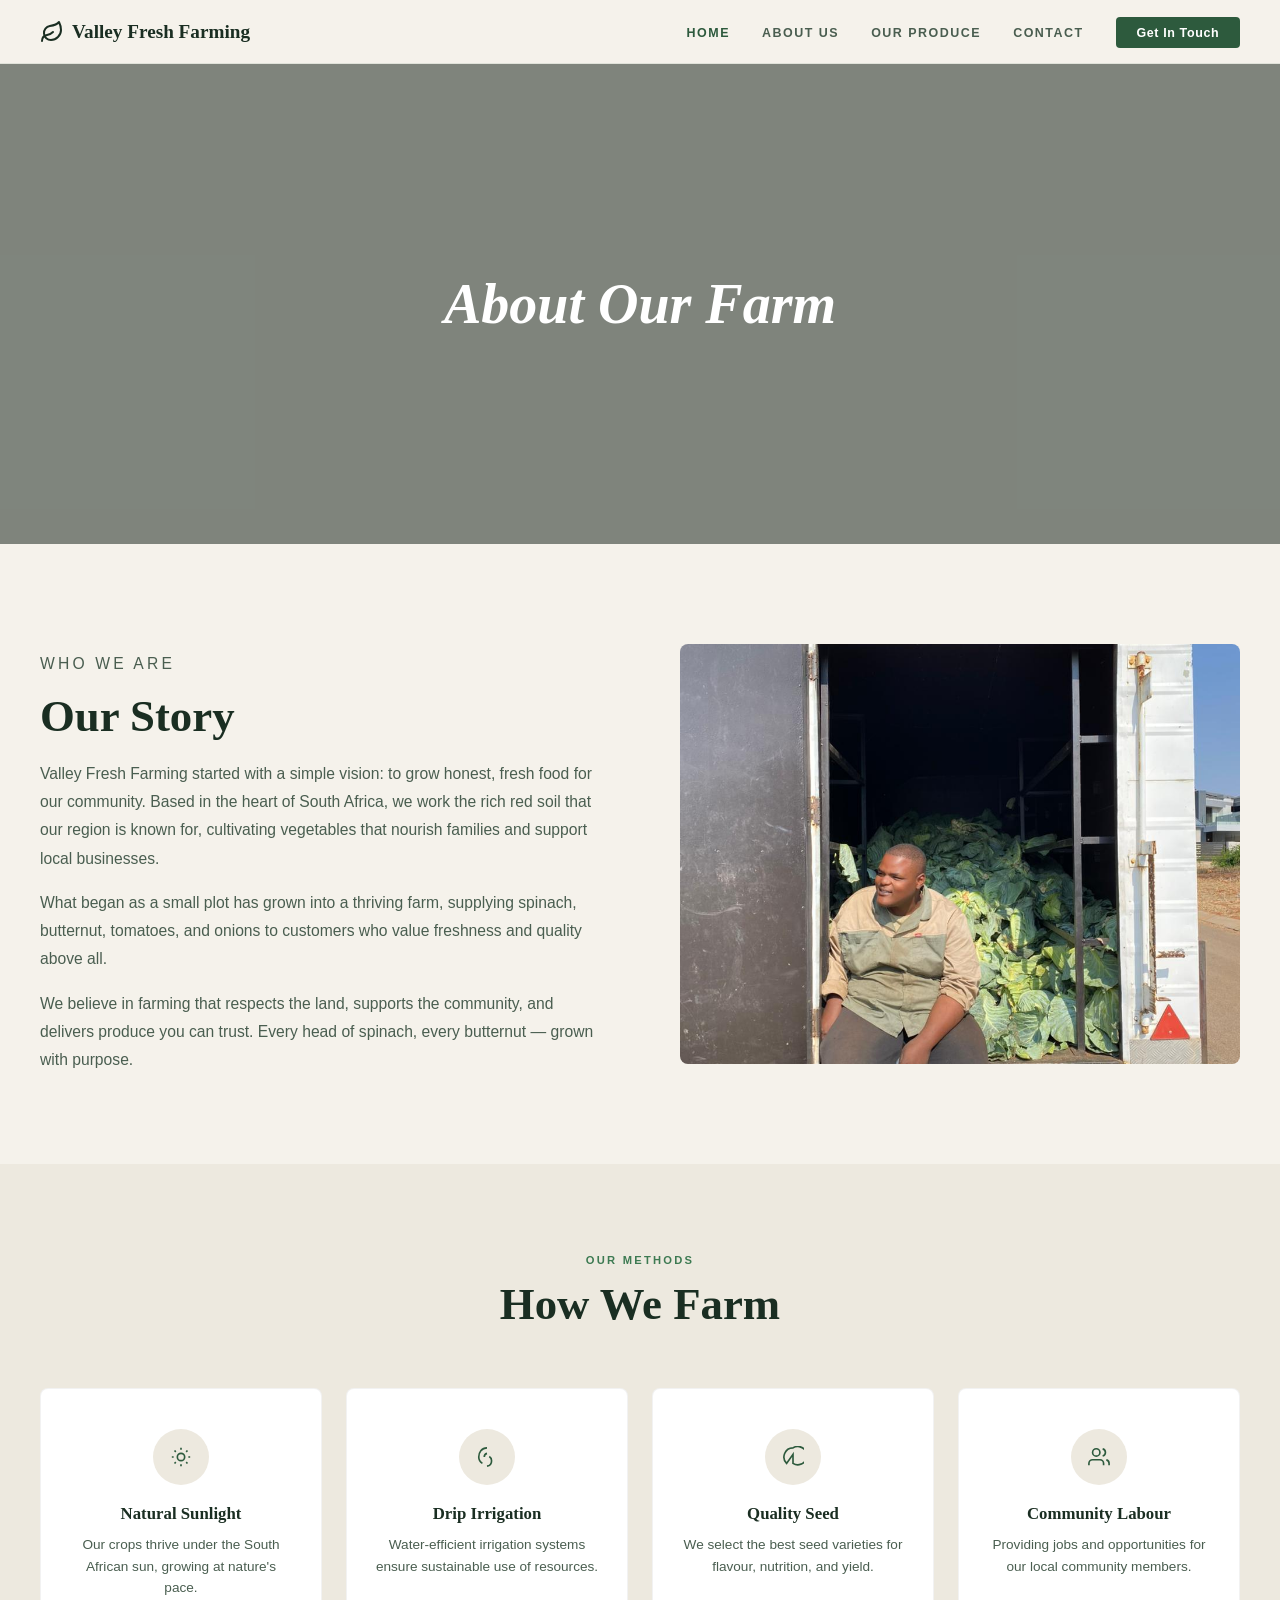
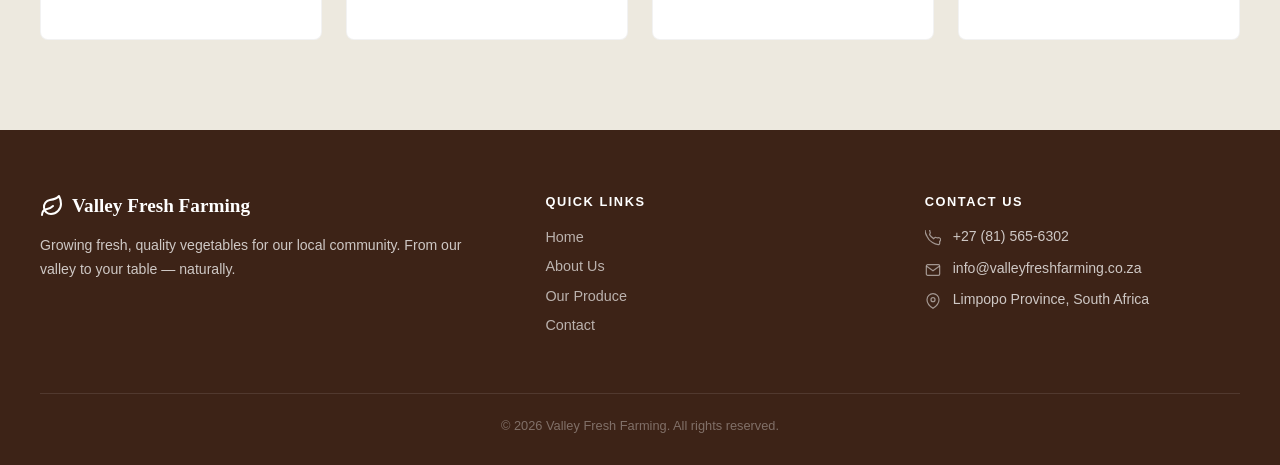
==== about.html @ b05119bc "about us page" ====
<!DOCTYPE html>
<html lang="en">
<head>
    <meta charset="UTF-8">
    <meta name="viewport" content="width=device-width, initial-scale=1.0">
    <title>Valley Fresh Farming – Fresh From Our Fields to Your Table</title>
    <link rel="stylesheet" href="style.css">
</head>
<body>
    <nav id="navbar">
      <a href="#" class="nav-logo" onclick="showPage('home')">
        <svg
          xmlns="http://www.w3.org/2000/svg"
          width="24"
          height="24"
          viewBox="0 0 24 24"
          fill="none"
          stroke="currentColor"
          stroke-width="2"
          stroke-linecap="round"
          stroke-linejoin="round"
          class="lucide lucide-leaf h-7 w-7 text-primary"
        >
          <path
            d="M11 20A7 7 0 0 1 9.8 6.1C15.5 5 17 4.48 19 2c1 2 2 4.18 2 8 0 5.5-4.78 10-10 10Z"
          ></path>
          <path d="M2 21c0-3 1.85-5.36 5.08-6C9.5 14.52 12 13 13 12"></path>
        </svg>
        Valley Fresh Farming
      </a>
      <ul class="nav-links" id="navLinks">
        <li>
          <a href="#" onclick="showPage('home')" id="nav-home" class="active"
            >Home</a
          >
        </li>
        <li>
          <a href="about.html" onclick="showPage('about')" id="nav-about">About Us</a>
        </li>
        <li>
          <a href="#" onclick="alert('Coming soon!')" id="nav-produce"
            >Our Produce</a
          >
        </li>
        <li>
          <a href="#" onclick="alert('Coming soon!')" id="nav-contact"
            >Contact</a
          >
        </li>
        <li>
          <a href="#" class="nav-cta" onclick="showPage('about')"
            >Get In Touch</a
          >
        </li>
      </ul>
      <button class="nav-hamburger" id="hamburger" aria-label="Menu">
        <span></span><span></span><span></span>
      </button>
    </nav>
    <div class="page" id="page-about">
       <!-- Page Hero -->
  <div class="page-hero">
    <div class="page-hero-bg"></div>
    <div class="page-hero-overlay"></div>
    <div class="page-hero-content">
      <h1>About Our Farm</h1>
    </div> 
    </div>

     <!-- Our Story -->
  <section class="story-section">
    <div class="story-inner">
      <div class="story-text reveal">
        <p class="section-label">Who We Are</p>
        <h2 class="section-title">Our Story</h2>
        <p>Valley Fresh Farming started with a simple vision: to grow honest, fresh food for our community. Based in the heart of South Africa, we work the rich red soil that our region is known for, cultivating vegetables that nourish families and support local businesses.</p>
        <p>What began as a small plot has grown into a thriving farm, supplying spinach, butternut, tomatoes, and onions to customers who value freshness and quality above all.</p>
        <p>We believe in farming that respects the land, supports the community, and delivers produce you can trust. Every head of spinach, every butternut — grown with purpose.</p>
      </div>
      <div class="story-img reveal">
        <img src="/assets/farm-harvest.jpeg" alt="Farmer with produce"/>
      </div>
    </div>
  </section>

  <!-- How We Farm -->
  <section class="farm-methods">
    <div class="farm-inner">
      <div class="reveal">
        <p class="section-label">Our Methods</p>
        <h2 class="section-title">How We Farm</h2>
      </div>
      <div class="farm-grid">
        <div class="farm-card reveal">
          <div class="farm-icon">
            <svg viewBox="0 0 24 24" fill="none" stroke="currentColor" stroke-width="1.8"><circle cx="12" cy="12" r="4"/><path d="M12 2v2M12 20v2M2 12h2M20 12h2M4.93 4.93l1.41 1.41M17.66 17.66l1.41 1.41M4.93 19.07l1.41-1.41M17.66 6.34l1.41-1.41"/></svg>
          </div>
          <h3>Natural Sunlight</h3>
          <p>Our crops thrive under the South African sun, growing at nature's pace.</p>
        </div>
        <div class="farm-card reveal">
          <div class="farm-icon">
            <svg viewBox="0 0 24 24" fill="none" stroke="currentColor" stroke-width="1.8"><path d="M12 2C6 2 3 7 3 12c0 3 1.5 5.5 4 7"/><path d="M12 22c3-.5 5-3 5-6 0-2-1-3.5-2.5-4.5"/><path d="M9 12c0-2 1-3.5 3-4"/></svg>
          </div>
          <h3>Drip Irrigation</h3>
          <p>Water-efficient irrigation systems ensure sustainable use of resources.</p>
        </div>
        <div class="farm-card reveal">
          <div class="farm-icon">
            <svg viewBox="0 0 24 24" fill="none" stroke="currentColor" stroke-width="1.8"><path d="M12 2a10 10 0 00-7 17l7-10v10a10 10 0 100-17z"/></svg>
          </div>
          <h3>Quality Seed</h3>
          <p>We select the best seed varieties for flavour, nutrition, and yield.</p>
        </div>
        <div class="farm-card reveal">
          <div class="farm-icon">
            <svg viewBox="0 0 24 24" fill="none" stroke="currentColor" stroke-width="1.8"><path d="M17 21v-2a4 4 0 00-4-4H5a4 4 0 00-4 4v2"/><circle cx="9" cy="7" r="4"/><path d="M23 21v-2a4 4 0 00-3-3.87M16 3.13a4 4 0 010 7.75"/></svg>
          </div>
          <h3>Community Labour</h3>
          <p>Providing jobs and opportunities for our local community members.</p>
        </div>
      </div>
    </div>
  </section>

    <!-- ============ FOOTER ============ -->
<footer>
  <div class="footer-inner">
    <div class="footer-brand">
      <a href="#" class="nav-logo" onclick="showPage('home')">
        <svg
          xmlns="http://www.w3.org/2000/svg"
          width="24"
          height="24"
          viewBox="0 0 24 24"
          fill="none"
          stroke="currentColor"
          stroke-width="2"
          stroke-linecap="round"
          stroke-linejoin="round"
          class="lucide lucide-leaf h-7 w-7 text-primary"
        >
          <path
            d="M11 20A7 7 0 0 1 9.8 6.1C15.5 5 17 4.48 19 2c1 2 2 4.18 2 8 0 5.5-4.78 10-10 10Z"
          ></path>
          <path d="M2 21c0-3 1.85-5.36 5.08-6C9.5 14.52 12 13 13 12"></path>
        </svg>
        Valley Fresh Farming
      </a>
      <p>Growing fresh, quality vegetables for our local community. From our valley to your table — naturally.</p>
    </div>
    <div class="footer-col">
      <h4>Quick Links</h4>
      <ul>
        <li><a href="#" onclick="showPage('home')">Home</a></li>
        <li><a href="#" onclick="showPage('about')">About Us</a></li>
        <li><a href="#" onclick="alert('Coming soon!')">Our Produce</a></li>
        <li><a href="#" onclick="alert('Coming soon!')">Contact</a></li>
      </ul>
    </div>
    <div class="footer-col">
      <h4>Contact Us</h4>
      <div class="footer-contact-item">
        <svg viewBox="0 0 24 24" fill="none" stroke="currentColor" stroke-width="1.8"><path d="M22 16.92v3a2 2 0 01-2.18 2 19.79 19.79 0 01-8.63-3.07A19.5 19.5 0 013.07 9.62 19.79 19.79 0 01.07 1a2 2 0 012-2.18h3a2 2 0 012 1.72c.127.96.361 1.903.7 2.81a2 2 0 01-.45 2.11L6.91 6.91a16 16 0 006.06 6.06l1.27-1.27a2 2 0 012.11-.45c.907.339 1.85.573 2.81.7A2 2 0 0122 16.92z"/></svg>
        +27 (81) 565-6302
      </div>
      <div class="footer-contact-item">
        <svg viewBox="0 0 24 24" fill="none" stroke="currentColor" stroke-width="1.8"><path d="M4 4h16c1.1 0 2 .9 2 2v12c0 1.1-.9 2-2 2H4c-1.1 0-2-.9-2-2V6c0-1.1.9-2 2-2z"/><polyline points="22,6 12,13 2,6"/></svg>
        info@valleyfreshfarming.co.za
      </div>
      <div class="footer-contact-item">
        <svg viewBox="0 0 24 24" fill="none" stroke="currentColor" stroke-width="1.8"><path d="M21 10c0 7-9 13-9 13s-9-6-9-13a9 9 0 0118 0z"/><circle cx="12" cy="10" r="3"/></svg>
        Limpopo Province, South Africa
      </div>
    </div>
  </div>
  <div class="footer-bottom">© 2026 Valley Fresh Farming. All rights reserved.</div>
</footer>

    <script src="script.js"></script>
</body>
</html>
---- style.css ----
:root {
  --green-dark: #2d5a3d;
  --green-mid: #3d7a52;
  --green-light: #5a9e6f;
  --cream: #f5f2eb;
  --cream-dark: #ede9df;
  --brown-dark: #3d2317;
  --brown-mid: #5c3825;
  --text-dark: #1a2e22;
  --text-mid: #4a5e50;
  --text-light: #7a8c7f;
  --white: #ffffff;
  --gold: #c8a84b;
  --gold-light: #e8c87a;
}

*,
*::before,
*::after {
  box-sizing: border-box;
  margin: 0;
  padding: 0;
}
html {
  scroll-behavior: smooth;
}
body {
  font-family: "Lato", sans-serif;
  background: var(--cream);
  color: var(--text-dark);
  overflow-x: hidden;
}

/* ============ NAV ============ */
nav {
  position: fixed;
  top: 0;
  left: 0;
  right: 0;
  z-index: 1000;
  background: rgba(245, 242, 235, 0.97);
  backdrop-filter: blur(8px);
  border-bottom: 1px solid rgba(45, 90, 61, 0.1);
  padding: 0 2.5rem;
  height: 64px;
  display: flex;
  align-items: center;
  justify-content: space-between;
  transition: box-shadow 0.3s;
}
nav.scrolled {
  box-shadow: 0 2px 20px rgba(0, 0, 0, 0.08);
}

.nav-logo {
  display: flex;
  align-items: center;
  gap: 0.5rem;
  text-decoration: none;
  font-family: "Playfair Display", serif;
  font-size: 1.2rem;
  color: var(--text-dark);
  font-weight: 700;
}
.nav-logo .leaf-icon {
  width: 28px;
  height: 28px;
  color: var(--green-dark);
}

.nav-links {
  display: flex;
  align-items: center;
  gap: 2rem;
  list-style: none;
}
.nav-links a {
  text-decoration: none;
  font-size: 0.78rem;
  font-weight: 700;
  letter-spacing: 0.12em;
  text-transform: uppercase;
  color: var(--text-mid);
  transition: color 0.2s;
}
.nav-links a:hover,
.nav-links a.active {
  color: var(--green-dark);
}

.nav-cta {
  background: var(--green-dark);
  color: var(--white) !important;
  padding: 0.55rem 1.3rem;
  border-radius: 4px;
  font-size: 0.78rem !important;
  font-weight: 700 !important;
  letter-spacing: 0.05em !important;
  text-transform: none !important;
  transition: background 0.2s !important;
}
.nav-cta:hover {
  background: var(--green-mid) !important;
}

.nav-hamburger {
  display: none;
  flex-direction: column;
  gap: 5px;
  cursor: pointer;
  background: none;
  border: none;
  padding: 4px;
}
.nav-hamburger span {
  width: 22px;
  height: 2px;
  background: var(--text-dark);
  border-radius: 2px;
  display: block;
  transition: all 0.3s;
}

@media (max-width: 768px) {
  .nav-links {
    display: none;
    position: absolute;
    top: 64px;
    left: 0;
    right: 0;
    background: var(--cream);
    flex-direction: column;
    padding: 1.5rem 2rem 2rem;
    gap: 1.2rem;
    border-bottom: 1px solid rgba(0, 0, 0, 0.06);
  }
  .nav-links.open {
    display: flex;
  }
  .nav-hamburger {
    display: flex;
  }
}

/* ============ HERO ============ */
.hero {
  position: relative;
  height: 100vh;
  min-height: 600px;
  display: flex;
  align-items: flex-end;
  padding-bottom: 80px;
  overflow: hidden;
  margin-top: 64px;
}
.hero-bg {
  position: absolute;
  inset: 0;
  background: url("/assets/hero-farm.jpg") center/cover no-repeat;
  transform: scale(1.05);
  transition: transform 8s ease-out;
}
.hero-bg.loaded {
  transform: scale(1);
}
.hero-overlay {
  position: absolute;
  inset: 0;
  background: linear-gradient(
    to right,
    rgba(10, 30, 15, 0.72) 0%,
    rgba(10, 30, 15, 0.3) 60%,
    transparent 100%
  );
}
.hero-badge {
  position: absolute;
  top: 90px;
  left: 2.5rem;
  background: rgba(255, 255, 255, 0.12);
  backdrop-filter: blur(4px);
  border: 1px solid rgba(255, 255, 255, 0.25);
  color: #fff;
  font-size: 0.75rem;
  font-weight: 700;
  letter-spacing: 0.08em;
  padding: 0.4rem 1rem;
  border-radius: 50px;
  display: flex;
  align-items: center;
  gap: 0.5rem;
}
.hero-badge::before {
  content: "🌿";
}

.hero-content {
  position: relative;
  z-index: 1;
  padding: 0 2.5rem;
  max-width: 700px;
  animation: fadeUp 1s ease both;
}
.hero-content h1 {
  font-family: "Playfair Display", serif;
  font-size: clamp(2.6rem, 5.5vw, 4.2rem);
  line-height: 1.1;
  color: #fff;
  margin-bottom: 1.2rem;
  font-weight: 700;
}
.hero-content p {
  color: rgba(255, 255, 255, 0.85);
  font-size: 1.05rem;
  line-height: 1.7;
  max-width: 440px;
  margin-bottom: 2rem;
  font-weight: 300;
}
.hero-btns {
  display: flex;
  gap: 1rem;
  flex-wrap: wrap;
}

/* ============ BUTTONS ============ */
.btn-primary {
  background: var(--green-dark);
  color: #fff;
  padding: 0.85rem 2rem;
  border-radius: 4px;
  text-decoration: none;
  font-weight: 700;
  font-size: 0.9rem;
  display: inline-flex;
  align-items: center;
  gap: 0.5rem;
  transition:
    background 0.2s,
    transform 0.2s;
}
.btn-primary:hover {
  background: var(--green-mid);
  transform: translateY(-1px);
}

.btn-outline {
  background: transparent;
  color: #fff;
  padding: 0.85rem 2rem;
  border-radius: 4px;
  text-decoration: none;
  font-weight: 700;
  font-size: 0.9rem;
  border: 2px solid rgba(255, 255, 255, 0.7);
  transition:
    background 0.2s,
    border-color 0.2s;
}
.btn-outline:hover {
  background: rgba(255, 255, 255, 0.1);
  border-color: #fff;
}

.btn-whatsapp {
  background: #25d366;
  color: #fff;
  padding: 0.85rem 2rem;
  border-radius: 4px;
  text-decoration: none;
  font-weight: 700;
  font-size: 0.9rem;
  display: inline-flex;
  align-items: center;
  gap: 0.5rem;
  transition:
    background 0.2s,
    transform 0.2s;
}
.btn-whatsapp:hover {
  background: #1ebe59;
  transform: translateY(-1px);
}

/* ===== SECTION GENERAL ===== */

section {
  padding: 90px 2.5rem;
}

.section-label {
  font-size: 0.7rem;
  font-weight: 700;
  letter-spacing: 0.2em;
  text-transform: uppercase;
  color: var(--green-mid);
  margin-bottom: 0.75rem;
}

.section-title {
  font-family: "Playfair Display", serif;
  font-size: clamp(1.8rem, 3.5vw, 2.8rem);
  color: var(--text-dark);
  line-height: 1.2;
}
.section-subtitle {
  font-size: 1rem;
  color: var(--text-mid);
  line-height: 1.7;
  max-width: 560px;
  margin-top: 0.75rem;
  font-weight: 300;
}

/* ===== ANIMATIONS ===== */

@keyframes fadeUp {
  from {
    opacity: 0;
    transform: translateY(30px);
  }
  to {
    opacity: 1;
    transform: translateY(0);
  }
}
@keyframes pageFade {
  from {
    opacity: 0;
  }
  to {
    opacity: 1;
  }
}
.reveal {
  opacity: 0;
  transform: translateY(28px);
  transition:
    opacity 0.7s ease,
    transform 0.7s ease;
}
.reveal.visible {
  opacity: 1;
  transform: translateY(0);
}

.intro-section { background: var(--cream); }
.intro-inner {
  max-width: 1200px;
  margin: 0 auto;
  display: grid;
  grid-template-columns: 1fr 1fr;
  gap: 4rem;
  align-items: center;
}
.intro-text p {
  color: var(--text-mid);
  line-height: 1.8;
  margin-top: 0.75rem;
  font-weight: 300;
  font-size: 0.98rem;
}
.learn-link {
  display: inline-flex; align-items: center; gap: 0.4rem;
  color: var(--green-dark); font-weight: 700; text-decoration: none;
  font-size: 0.9rem; margin-top: 1.2rem;
  border-bottom: 2px solid var(--green-dark);
  padding-bottom: 2px; transition: gap 0.2s;
}
.learn-link:hover { gap: 0.7rem; }

.intro-images {
  display: grid;
  grid-template-columns: 1fr 1fr;
  gap: 1rem;
  align-items: start;
}
.intro-img {
  border-radius: 8px;
  overflow: hidden;
}
.intro-img img {
  width: 100%; height: 100%;
  object-fit: cover; display: block;
  transition: transform 0.5s;
}
.intro-img:hover img { transform: scale(1.04); }
.intro-img:first-child {
  height: 300px;
}
.intro-img:last-child {
  height: 300px;
  margin-top: 50px;
}

@media (max-width: 900px) {
  .intro-inner { grid-template-columns: 1fr; gap: 2rem; }
  .intro-images { grid-template-columns: 1fr 1fr; }
  .intro-img:first-child,
  .intro-img:last-child { height: 200px; margin-top: 0; }
}

/* ============ VALUES ============ */
.values-section { background: var(--cream-dark); }
.values-inner { max-width: 1200px; margin: 0 auto; text-align: center; }
.values-grid { display: grid; grid-template-columns: repeat(3, 1fr); gap: 2rem; margin-top: 3.5rem; }
.value-card { padding: 2.5rem 2rem; }
.value-icon {
  width: 64px; height: 64px; background: var(--cream); border-radius: 50%;
  display: flex; align-items: center; justify-content: center;
  margin: 0 auto 1.2rem; color: var(--green-dark);
}
.value-icon svg { width: 26px; height: 26px; }
.value-card h3 { font-family: 'Playfair Display', serif; font-size: 1.2rem; margin-bottom: 0.7rem; }
.value-card p { color: var(--text-mid); font-size: 0.9rem; line-height: 1.7; font-weight: 300; }

@media (max-width: 700px) { .values-grid { grid-template-columns: 1fr; } }

/* ============ PRODUCE ============ */
.produce-section { background: var(--cream); }
.produce-inner { max-width: 1200px; margin: 0 auto; }
.produce-header { text-align: center; margin-bottom: 3rem; }
.produce-header .section-subtitle { margin: 0.75rem auto 0; }
.produce-grid { display: grid; grid-template-columns: repeat(4, 1fr); gap: 1.5rem; }
.produce-card {
  background: var(--white); border-radius: 8px; overflow: hidden;
  border: 1px solid rgba(0,0,0,0.06);
  transition: transform 0.3s, box-shadow 0.3s;
}
.produce-card:hover { transform: translateY(-4px); box-shadow: 0 12px 30px rgba(0,0,0,0.1); }
.produce-img { position: relative; aspect-ratio: 4/3; overflow: hidden; background: var(--cream-dark); }
.produce-img img { width: 100%; height: 100%; object-fit: cover; display: block; transition: transform 0.5s; }
.produce-card:hover .produce-img img { transform: scale(1.06); }
.produce-badge {
  position: absolute; top: 10px; right: 10px;
  font-size: 0.68rem; font-weight: 700; letter-spacing: 0.05em;
  padding: 0.25rem 0.65rem; border-radius: 50px;
}
.badge-season { background: var(--green-dark); color: #fff; }
.badge-seasonal { background: var(--gold); color: var(--brown-dark); }
.produce-info { padding: 1.1rem; }
.produce-info h3 { font-family: 'Playfair Display', serif; font-size: 1.05rem; margin-bottom: 0.35rem; }
.produce-info p { font-size: 0.83rem; color: var(--text-mid); line-height: 1.6; font-weight: 300; }
.produce-cta { text-align: center; margin-top: 3rem; }

@media (max-width: 900px) { .produce-grid { grid-template-columns: repeat(2, 1fr); } }
@media (max-width: 500px) { .produce-grid { grid-template-columns: 1fr; } }

/* ============ GALLERY ============ */
.gallery-section { background: var(--cream-dark); }
.gallery-inner { max-width: 1200px; margin: 0 auto; }
.gallery-header { text-align: center; margin-bottom: 3rem; }
.gallery-grid { display: grid; grid-template-columns: repeat(4, 1fr); gap: 1rem; }
.gallery-item { border-radius: 8px; overflow: hidden; aspect-ratio: 1; background: var(--cream); }
.gallery-item img { width: 100%; height: 100%; object-fit: cover; display: block; transition: transform 0.5s; }
.gallery-item:hover img { transform: scale(1.06); }

@media (max-width: 700px) { .gallery-grid { grid-template-columns: repeat(2, 1fr); } }

/* ============ CTA BANNER ============ */
.cta-section {
  position: relative; padding: 100px 2.5rem;
  overflow: hidden; text-align: center;
  background: url('https://images.unsplash.com/photo-1543591091-2478e929c2c2?w=1600&q=80') center/cover no-repeat;
}
.cta-overlay { position: absolute; inset: 0; background: rgba(20,40,25,0.65); }
.cta-content { position: relative; z-index: 1; max-width: 680px; margin: 0 auto; }
.cta-content h2 {
  font-family: 'Playfair Display', serif;
  font-size: clamp(2rem, 4vw, 3rem);
  color: #fff; margin-bottom: 1rem; line-height: 1.2;
}
.cta-content p { color: rgba(255,255,255,0.82); font-size: 1rem; line-height: 1.7; font-weight: 300; margin-bottom: 2rem; }
.cta-btns { display: flex; gap: 1rem; justify-content: center; flex-wrap: wrap; }


/* ============ FOOTER ============ */
footer { background: var(--brown-dark); color: rgba(255,255,255,0.75); padding: 64px 2.5rem 32px; }
.footer-inner {
  max-width: 1200px; margin: 0 auto;
  display: grid; grid-template-columns: 1.4fr 1fr 1fr; gap: 4rem;
  padding-bottom: 3rem;
  border-bottom: 1px solid rgba(255,255,255,0.1);
}
.footer-brand .nav-logo { color: #fff; margin-bottom: 1rem; display: flex; }
.footer-brand p { font-size: 0.88rem; line-height: 1.7; font-weight: 300; }
.footer-col h4 {
  font-size: 0.8rem; font-weight: 700; letter-spacing: 0.12em;
  text-transform: uppercase; color: #fff; margin-bottom: 1.2rem;
}
.footer-col ul { list-style: none; }
.footer-col ul li { margin-bottom: 0.7rem; }
.footer-col ul li a { text-decoration: none; color: rgba(255,255,255,0.65); font-size: 0.9rem; transition: color 0.2s; }
.footer-col ul li a:hover { color: #fff; }
.footer-contact-item {
  display: flex; align-items: flex-start; gap: 0.75rem;
  font-size: 0.88rem; margin-bottom: 0.85rem; font-weight: 300;
}
.footer-contact-item svg { width: 16px; height: 16px; flex-shrink: 0; margin-top: 2px; opacity: 0.7; }
.footer-bottom {
  max-width: 1200px; margin: 1.5rem auto 0;
  font-size: 0.8rem; text-align: center; color: rgba(255,255,255,0.35);
}

@media (max-width: 768px) { .footer-inner { grid-template-columns: 1fr; gap: 2.5rem; } }

/* ============ PAGE HERO (About) ============ */
.page-hero {
  height: 480px; position: relative;
  display: flex; align-items: center; justify-content: center;
  overflow: hidden; margin-top: 64px;
}
.page-hero-bg {
  position: absolute; inset: 0;
  background: url('https://images.unsplash.com/photo-1500382017468-9049fed747ef?w=1600&q=80') center/cover no-repeat;
}
.page-hero-overlay { position: absolute; inset: 0; background: rgba(10,25,15,0.5); }
.page-hero-content { position: relative; z-index: 1; text-align: center; }
.page-hero-content h1 {
  font-family: 'Playfair Display', serif;
  font-size: clamp(2.2rem, 5vw, 3.5rem);
  color: #fff; font-weight: 600; font-style: italic;
}

/* ============ ABOUT - STORY ============ */
.story-section { background: var(--cream); }
.story-inner {
  max-width: 1200px; margin: 0 auto;
  display: grid; grid-template-columns: 1fr 1fr; gap: 5rem; align-items: center;
}
.story-text p { color: var(--text-mid); line-height: 1.8; font-weight: 300; font-size: 0.98rem; margin-top: 1rem; }
.story-img { border-radius: 8px; overflow: hidden; aspect-ratio: 4/3; }
.story-img img { width: 100%; height: 100%; object-fit: cover; display: block; }

@media (max-width: 900px) { .story-inner { grid-template-columns: 1fr; gap: 2.5rem; } }

/* ============ ABOUT - HOW WE FARM ============ */
.farm-methods { background: var(--cream-dark); }
.farm-inner { max-width: 1200px; margin: 0 auto; text-align: center; }
.farm-grid { display: grid; grid-template-columns: repeat(4, 1fr); gap: 1.5rem; margin-top: 3.5rem; }
.farm-card {
  background: var(--white); border-radius: 8px; padding: 2.5rem 1.8rem;
  border: 1px solid rgba(0,0,0,0.05);
}
.farm-icon {
  width: 56px; height: 56px; background: var(--cream-dark); border-radius: 50%;
  display: flex; align-items: center; justify-content: center;
  margin: 0 auto 1.2rem; color: var(--green-dark);
}
.farm-icon svg { width: 22px; height: 22px; }
.farm-card h3 { font-family: 'Playfair Display', serif; font-size: 1.05rem; margin-bottom: 0.6rem; }
.farm-card p { font-size: 0.85rem; color: var(--text-mid); line-height: 1.6; font-weight: 300; }

@media (max-width: 900px) { .farm-grid { grid-template-columns: repeat(2, 1fr); } }
@media (max-width: 500px) { .farm-grid { grid-template-columns: 1fr; } }
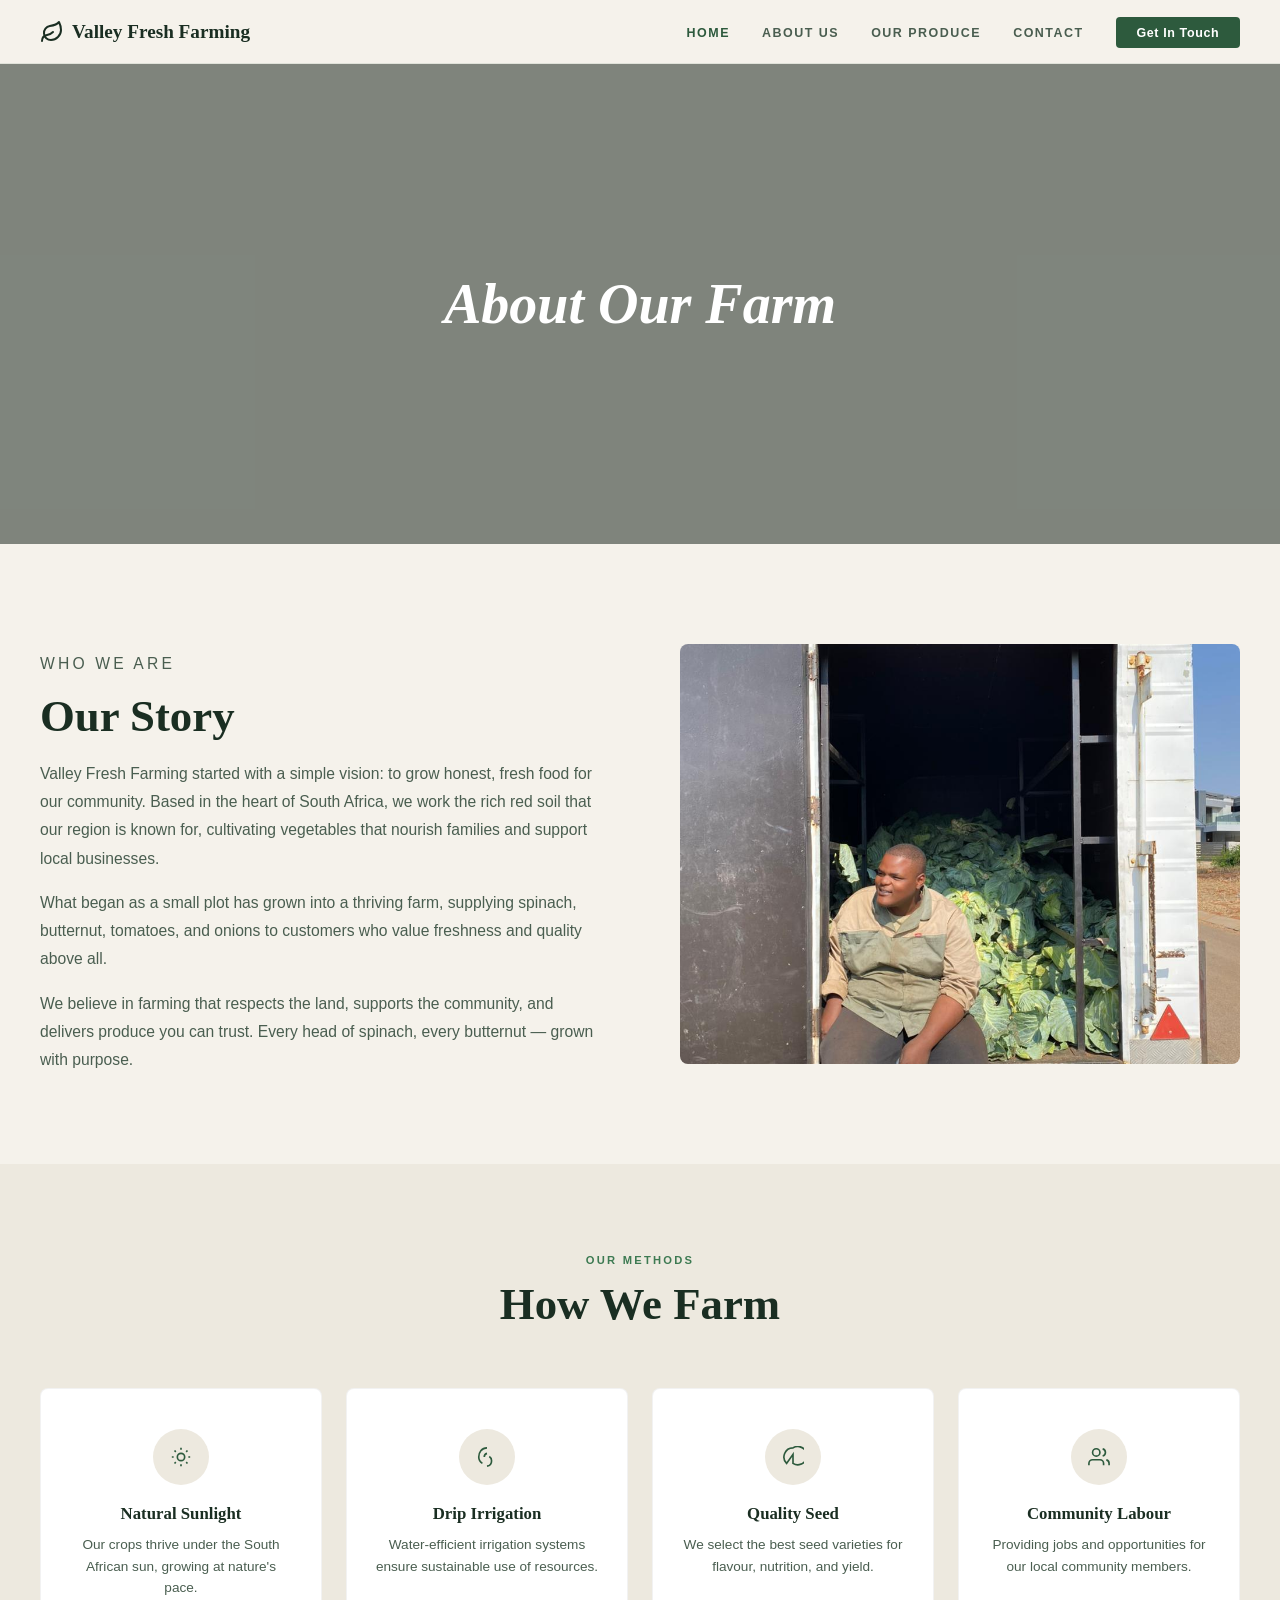
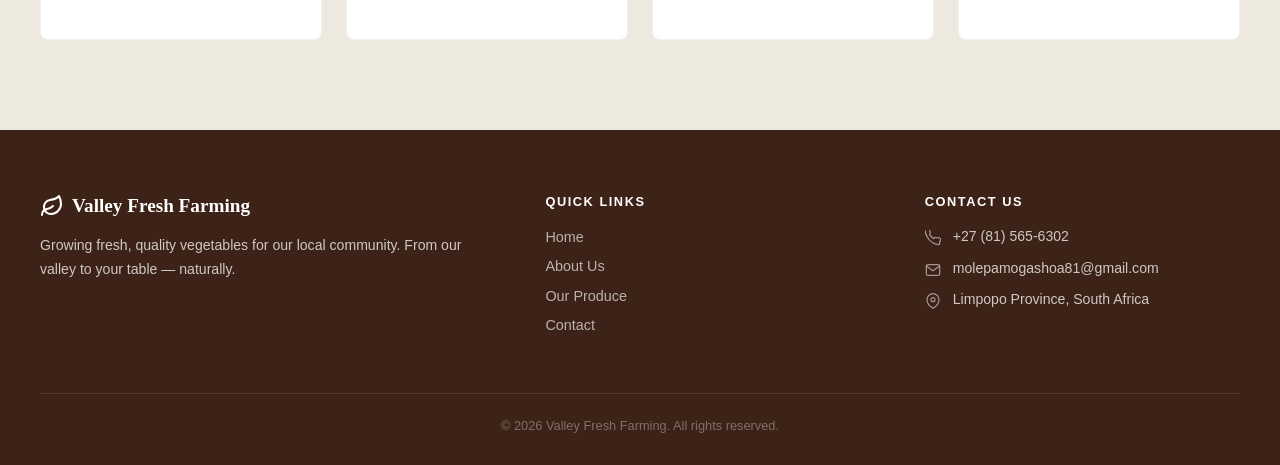
==== commit 9759825c: "favicon" ====
--- a/about.html
+++ b/about.html
@@ -30,7 +30,7 @@
       </a>
       <ul class="nav-links" id="navLinks">
         <li>
-          <a href="#" onclick="showPage('home')" id="nav-home" class="active"
+          <a href="index.html" onclick="showPage('home')" id="nav-home" class="active"
             >Home</a
           >
         </li>
@@ -43,7 +43,7 @@
           >
         </li>
         <li>
-          <a href="#" onclick="alert('Coming soon!')" id="nav-contact"
+          <a href="contact.html" onclick="alert('Coming soon!')" id="nav-contact"
             >Contact</a
           >
         </li>
@@ -166,7 +166,7 @@
       </div>
       <div class="footer-contact-item">
         <svg viewBox="0 0 24 24" fill="none" stroke="currentColor" stroke-width="1.8"><path d="M4 4h16c1.1 0 2 .9 2 2v12c0 1.1-.9 2-2 2H4c-1.1 0-2-.9-2-2V6c0-1.1.9-2 2-2z"/><polyline points="22,6 12,13 2,6"/></svg>
-        info@valleyfreshfarming.co.za
+        molepamogashoa81@gmail.com
       </div>
       <div class="footer-contact-item">
         <svg viewBox="0 0 24 24" fill="none" stroke="currentColor" stroke-width="1.8"><path d="M21 10c0 7-9 13-9 13s-9-6-9-13a9 9 0 0118 0z"/><circle cx="12" cy="10" r="3"/></svg>
--- a/style.css
+++ b/style.css
@@ -344,7 +344,9 @@
   transform: translateY(0);
 }
 
-.intro-section { background: var(--cream); }
+.intro-section {
+  background: var(--cream);
+}
 .intro-inner {
   max-width: 1200px;
   margin: 0 auto;
@@ -361,13 +363,21 @@
   font-size: 0.98rem;
 }
 .learn-link {
-  display: inline-flex; align-items: center; gap: 0.4rem;
-  color: var(--green-dark); font-weight: 700; text-decoration: none;
-  font-size: 0.9rem; margin-top: 1.2rem;
+  display: inline-flex;
+  align-items: center;
+  gap: 0.4rem;
+  color: var(--green-dark);
+  font-weight: 700;
+  text-decoration: none;
+  font-size: 0.9rem;
+  margin-top: 1.2rem;
   border-bottom: 2px solid var(--green-dark);
-  padding-bottom: 2px; transition: gap 0.2s;
-}
-.learn-link:hover { gap: 0.7rem; }
+  padding-bottom: 2px;
+  transition: gap 0.2s;
+}
+.learn-link:hover {
+  gap: 0.7rem;
+}
 
 .intro-images {
   display: grid;
@@ -380,11 +390,15 @@
   overflow: hidden;
 }
 .intro-img img {
-  width: 100%; height: 100%;
-  object-fit: cover; display: block;
+  width: 100%;
+  height: 100%;
+  object-fit: cover;
+  display: block;
   transition: transform 0.5s;
 }
-.intro-img:hover img { transform: scale(1.04); }
+.intro-img:hover img {
+  transform: scale(1.04);
+}
 .intro-img:first-child {
   height: 300px;
 }
@@ -394,162 +408,642 @@
 }
 
 @media (max-width: 900px) {
-  .intro-inner { grid-template-columns: 1fr; gap: 2rem; }
-  .intro-images { grid-template-columns: 1fr 1fr; }
+  .intro-inner {
+    grid-template-columns: 1fr;
+    gap: 2rem;
+  }
+  .intro-images {
+    grid-template-columns: 1fr 1fr;
+  }
   .intro-img:first-child,
-  .intro-img:last-child { height: 200px; margin-top: 0; }
+  .intro-img:last-child {
+    height: 200px;
+    margin-top: 0;
+  }
 }
 
 /* ============ VALUES ============ */
-.values-section { background: var(--cream-dark); }
-.values-inner { max-width: 1200px; margin: 0 auto; text-align: center; }
-.values-grid { display: grid; grid-template-columns: repeat(3, 1fr); gap: 2rem; margin-top: 3.5rem; }
-.value-card { padding: 2.5rem 2rem; }
+.values-section {
+  background: var(--cream-dark);
+}
+.values-inner {
+  max-width: 1200px;
+  margin: 0 auto;
+  text-align: center;
+}
+.values-grid {
+  display: grid;
+  grid-template-columns: repeat(3, 1fr);
+  gap: 2rem;
+  margin-top: 3.5rem;
+}
+.value-card {
+  padding: 2.5rem 2rem;
+}
 .value-icon {
-  width: 64px; height: 64px; background: var(--cream); border-radius: 50%;
-  display: flex; align-items: center; justify-content: center;
-  margin: 0 auto 1.2rem; color: var(--green-dark);
-}
-.value-icon svg { width: 26px; height: 26px; }
-.value-card h3 { font-family: 'Playfair Display', serif; font-size: 1.2rem; margin-bottom: 0.7rem; }
-.value-card p { color: var(--text-mid); font-size: 0.9rem; line-height: 1.7; font-weight: 300; }
-
-@media (max-width: 700px) { .values-grid { grid-template-columns: 1fr; } }
+  width: 64px;
+  height: 64px;
+  background: var(--cream);
+  border-radius: 50%;
+  display: flex;
+  align-items: center;
+  justify-content: center;
+  margin: 0 auto 1.2rem;
+  color: var(--green-dark);
+}
+.value-icon svg {
+  width: 26px;
+  height: 26px;
+}
+.value-card h3 {
+  font-family: "Playfair Display", serif;
+  font-size: 1.2rem;
+  margin-bottom: 0.7rem;
+}
+.value-card p {
+  color: var(--text-mid);
+  font-size: 0.9rem;
+  line-height: 1.7;
+  font-weight: 300;
+}
+
+@media (max-width: 700px) {
+  .values-grid {
+    grid-template-columns: 1fr;
+  }
+}
 
 /* ============ PRODUCE ============ */
-.produce-section { background: var(--cream); }
-.produce-inner { max-width: 1200px; margin: 0 auto; }
-.produce-header { text-align: center; margin-bottom: 3rem; }
-.produce-header .section-subtitle { margin: 0.75rem auto 0; }
-.produce-grid { display: grid; grid-template-columns: repeat(4, 1fr); gap: 1.5rem; }
+.produce-section {
+  background: var(--cream);
+}
+.produce-inner {
+  max-width: 1200px;
+  margin: 0 auto;
+}
+.produce-header {
+  text-align: center;
+  margin-bottom: 3rem;
+}
+.produce-header .section-subtitle {
+  margin: 0.75rem auto 0;
+}
+.produce-grid {
+  display: grid;
+  grid-template-columns: repeat(4, 1fr);
+  gap: 1.5rem;
+}
 .produce-card {
-  background: var(--white); border-radius: 8px; overflow: hidden;
-  border: 1px solid rgba(0,0,0,0.06);
-  transition: transform 0.3s, box-shadow 0.3s;
-}
-.produce-card:hover { transform: translateY(-4px); box-shadow: 0 12px 30px rgba(0,0,0,0.1); }
-.produce-img { position: relative; aspect-ratio: 4/3; overflow: hidden; background: var(--cream-dark); }
-.produce-img img { width: 100%; height: 100%; object-fit: cover; display: block; transition: transform 0.5s; }
-.produce-card:hover .produce-img img { transform: scale(1.06); }
+  background: var(--white);
+  border-radius: 8px;
+  overflow: hidden;
+  border: 1px solid rgba(0, 0, 0, 0.06);
+  transition:
+    transform 0.3s,
+    box-shadow 0.3s;
+}
+.produce-card:hover {
+  transform: translateY(-4px);
+  box-shadow: 0 12px 30px rgba(0, 0, 0, 0.1);
+}
+.produce-img {
+  position: relative;
+  aspect-ratio: 4/3;
+  overflow: hidden;
+  background: var(--cream-dark);
+}
+.produce-img img {
+  width: 100%;
+  height: 100%;
+  object-fit: cover;
+  display: block;
+  transition: transform 0.5s;
+}
+.produce-card:hover .produce-img img {
+  transform: scale(1.06);
+}
 .produce-badge {
-  position: absolute; top: 10px; right: 10px;
-  font-size: 0.68rem; font-weight: 700; letter-spacing: 0.05em;
-  padding: 0.25rem 0.65rem; border-radius: 50px;
-}
-.badge-season { background: var(--green-dark); color: #fff; }
-.badge-seasonal { background: var(--gold); color: var(--brown-dark); }
-.produce-info { padding: 1.1rem; }
-.produce-info h3 { font-family: 'Playfair Display', serif; font-size: 1.05rem; margin-bottom: 0.35rem; }
-.produce-info p { font-size: 0.83rem; color: var(--text-mid); line-height: 1.6; font-weight: 300; }
-.produce-cta { text-align: center; margin-top: 3rem; }
-
-@media (max-width: 900px) { .produce-grid { grid-template-columns: repeat(2, 1fr); } }
-@media (max-width: 500px) { .produce-grid { grid-template-columns: 1fr; } }
+  position: absolute;
+  top: 10px;
+  right: 10px;
+  font-size: 0.68rem;
+  font-weight: 700;
+  letter-spacing: 0.05em;
+  padding: 0.25rem 0.65rem;
+  border-radius: 50px;
+}
+.badge-season {
+  background: var(--green-dark);
+  color: #fff;
+}
+.badge-seasonal {
+  background: var(--gold);
+  color: var(--brown-dark);
+}
+.produce-info {
+  padding: 1.1rem;
+}
+.produce-info h3 {
+  font-family: "Playfair Display", serif;
+  font-size: 1.05rem;
+  margin-bottom: 0.35rem;
+}
+.produce-info p {
+  font-size: 0.83rem;
+  color: var(--text-mid);
+  line-height: 1.6;
+  font-weight: 300;
+}
+.produce-cta {
+  text-align: center;
+  margin-top: 3rem;
+}
+
+@media (max-width: 900px) {
+  .produce-grid {
+    grid-template-columns: repeat(2, 1fr);
+  }
+}
+@media (max-width: 500px) {
+  .produce-grid {
+    grid-template-columns: 1fr;
+  }
+}
 
 /* ============ GALLERY ============ */
-.gallery-section { background: var(--cream-dark); }
-.gallery-inner { max-width: 1200px; margin: 0 auto; }
-.gallery-header { text-align: center; margin-bottom: 3rem; }
-.gallery-grid { display: grid; grid-template-columns: repeat(4, 1fr); gap: 1rem; }
-.gallery-item { border-radius: 8px; overflow: hidden; aspect-ratio: 1; background: var(--cream); }
-.gallery-item img { width: 100%; height: 100%; object-fit: cover; display: block; transition: transform 0.5s; }
-.gallery-item:hover img { transform: scale(1.06); }
-
-@media (max-width: 700px) { .gallery-grid { grid-template-columns: repeat(2, 1fr); } }
+.gallery-section {
+  background: var(--cream-dark);
+}
+.gallery-inner {
+  max-width: 1200px;
+  margin: 0 auto;
+}
+.gallery-header {
+  text-align: center;
+  margin-bottom: 3rem;
+}
+.gallery-grid {
+  display: grid;
+  grid-template-columns: repeat(4, 1fr);
+  gap: 1rem;
+}
+.gallery-item {
+  border-radius: 8px;
+  overflow: hidden;
+  aspect-ratio: 1;
+  background: var(--cream);
+}
+.gallery-item img {
+  width: 100%;
+  height: 100%;
+  object-fit: cover;
+  display: block;
+  transition: transform 0.5s;
+}
+.gallery-item:hover img {
+  transform: scale(1.06);
+}
+
+@media (max-width: 700px) {
+  .gallery-grid {
+    grid-template-columns: repeat(2, 1fr);
+  }
+}
 
 /* ============ CTA BANNER ============ */
 .cta-section {
-  position: relative; padding: 100px 2.5rem;
-  overflow: hidden; text-align: center;
-  background: url('https://images.unsplash.com/photo-1543591091-2478e929c2c2?w=1600&q=80') center/cover no-repeat;
-}
-.cta-overlay { position: absolute; inset: 0; background: rgba(20,40,25,0.65); }
-.cta-content { position: relative; z-index: 1; max-width: 680px; margin: 0 auto; }
+  position: relative;
+  padding: 100px 2.5rem;
+  overflow: hidden;
+  text-align: center;
+  background: url("https://images.unsplash.com/photo-1543591091-2478e929c2c2?w=1600&q=80")
+    center/cover no-repeat;
+}
+.cta-overlay {
+  position: absolute;
+  inset: 0;
+  background: rgba(20, 40, 25, 0.65);
+}
+.cta-content {
+  position: relative;
+  z-index: 1;
+  max-width: 680px;
+  margin: 0 auto;
+}
 .cta-content h2 {
-  font-family: 'Playfair Display', serif;
+  font-family: "Playfair Display", serif;
   font-size: clamp(2rem, 4vw, 3rem);
-  color: #fff; margin-bottom: 1rem; line-height: 1.2;
-}
-.cta-content p { color: rgba(255,255,255,0.82); font-size: 1rem; line-height: 1.7; font-weight: 300; margin-bottom: 2rem; }
-.cta-btns { display: flex; gap: 1rem; justify-content: center; flex-wrap: wrap; }
-
+  color: #fff;
+  margin-bottom: 1rem;
+  line-height: 1.2;
+}
+.cta-content p {
+  color: rgba(255, 255, 255, 0.82);
+  font-size: 1rem;
+  line-height: 1.7;
+  font-weight: 300;
+  margin-bottom: 2rem;
+}
+.cta-btns {
+  display: flex;
+  gap: 1rem;
+  justify-content: center;
+  flex-wrap: wrap;
+}
 
 /* ============ FOOTER ============ */
-footer { background: var(--brown-dark); color: rgba(255,255,255,0.75); padding: 64px 2.5rem 32px; }
+footer {
+  background: var(--brown-dark);
+  color: rgba(255, 255, 255, 0.75);
+  padding: 64px 2.5rem 32px;
+}
 .footer-inner {
-  max-width: 1200px; margin: 0 auto;
-  display: grid; grid-template-columns: 1.4fr 1fr 1fr; gap: 4rem;
+  max-width: 1200px;
+  margin: 0 auto;
+  display: grid;
+  grid-template-columns: 1.4fr 1fr 1fr;
+  gap: 4rem;
   padding-bottom: 3rem;
-  border-bottom: 1px solid rgba(255,255,255,0.1);
-}
-.footer-brand .nav-logo { color: #fff; margin-bottom: 1rem; display: flex; }
-.footer-brand p { font-size: 0.88rem; line-height: 1.7; font-weight: 300; }
+  border-bottom: 1px solid rgba(255, 255, 255, 0.1);
+}
+.footer-brand .nav-logo {
+  color: #fff;
+  margin-bottom: 1rem;
+  display: flex;
+}
+.footer-brand p {
+  font-size: 0.88rem;
+  line-height: 1.7;
+  font-weight: 300;
+}
 .footer-col h4 {
-  font-size: 0.8rem; font-weight: 700; letter-spacing: 0.12em;
-  text-transform: uppercase; color: #fff; margin-bottom: 1.2rem;
-}
-.footer-col ul { list-style: none; }
-.footer-col ul li { margin-bottom: 0.7rem; }
-.footer-col ul li a { text-decoration: none; color: rgba(255,255,255,0.65); font-size: 0.9rem; transition: color 0.2s; }
-.footer-col ul li a:hover { color: #fff; }
+  font-size: 0.8rem;
+  font-weight: 700;
+  letter-spacing: 0.12em;
+  text-transform: uppercase;
+  color: #fff;
+  margin-bottom: 1.2rem;
+}
+.footer-col ul {
+  list-style: none;
+}
+.footer-col ul li {
+  margin-bottom: 0.7rem;
+}
+.footer-col ul li a {
+  text-decoration: none;
+  color: rgba(255, 255, 255, 0.65);
+  font-size: 0.9rem;
+  transition: color 0.2s;
+}
+.footer-col ul li a:hover {
+  color: #fff;
+}
 .footer-contact-item {
-  display: flex; align-items: flex-start; gap: 0.75rem;
-  font-size: 0.88rem; margin-bottom: 0.85rem; font-weight: 300;
-}
-.footer-contact-item svg { width: 16px; height: 16px; flex-shrink: 0; margin-top: 2px; opacity: 0.7; }
+  display: flex;
+  align-items: flex-start;
+  gap: 0.75rem;
+  font-size: 0.88rem;
+  margin-bottom: 0.85rem;
+  font-weight: 300;
+}
+.footer-contact-item svg {
+  width: 16px;
+  height: 16px;
+  flex-shrink: 0;
+  margin-top: 2px;
+  opacity: 0.7;
+}
 .footer-bottom {
-  max-width: 1200px; margin: 1.5rem auto 0;
-  font-size: 0.8rem; text-align: center; color: rgba(255,255,255,0.35);
-}
-
-@media (max-width: 768px) { .footer-inner { grid-template-columns: 1fr; gap: 2.5rem; } }
+  max-width: 1200px;
+  margin: 1.5rem auto 0;
+  font-size: 0.8rem;
+  text-align: center;
+  color: rgba(255, 255, 255, 0.35);
+}
+
+@media (max-width: 768px) {
+  .footer-inner {
+    grid-template-columns: 1fr;
+    gap: 2.5rem;
+  }
+}
 
 /* ============ PAGE HERO (About) ============ */
 .page-hero {
-  height: 480px; position: relative;
-  display: flex; align-items: center; justify-content: center;
-  overflow: hidden; margin-top: 64px;
+  height: 480px;
+  position: relative;
+  display: flex;
+  align-items: center;
+  justify-content: center;
+  overflow: hidden;
+  margin-top: 64px;
 }
 .page-hero-bg {
-  position: absolute; inset: 0;
-  background: url('https://images.unsplash.com/photo-1500382017468-9049fed747ef?w=1600&q=80') center/cover no-repeat;
-}
-.page-hero-overlay { position: absolute; inset: 0; background: rgba(10,25,15,0.5); }
-.page-hero-content { position: relative; z-index: 1; text-align: center; }
+  position: absolute;
+  inset: 0;
+  background: url("https://images.unsplash.com/photo-1500382017468-9049fed747ef?w=1600&q=80")
+    center/cover no-repeat;
+}
+.page-hero-overlay {
+  position: absolute;
+  inset: 0;
+  background: rgba(10, 25, 15, 0.5);
+}
+.page-hero-content {
+  position: relative;
+  z-index: 1;
+  text-align: center;
+}
 .page-hero-content h1 {
-  font-family: 'Playfair Display', serif;
+  font-family: "Playfair Display", serif;
   font-size: clamp(2.2rem, 5vw, 3.5rem);
-  color: #fff; font-weight: 600; font-style: italic;
+  color: #fff;
+  font-weight: 600;
+  font-style: italic;
 }
 
 /* ============ ABOUT - STORY ============ */
-.story-section { background: var(--cream); }
+.story-section {
+  background: var(--cream);
+}
 .story-inner {
-  max-width: 1200px; margin: 0 auto;
-  display: grid; grid-template-columns: 1fr 1fr; gap: 5rem; align-items: center;
-}
-.story-text p { color: var(--text-mid); line-height: 1.8; font-weight: 300; font-size: 0.98rem; margin-top: 1rem; }
-.story-img { border-radius: 8px; overflow: hidden; aspect-ratio: 4/3; }
-.story-img img { width: 100%; height: 100%; object-fit: cover; display: block; }
-
-@media (max-width: 900px) { .story-inner { grid-template-columns: 1fr; gap: 2.5rem; } }
+  max-width: 1200px;
+  margin: 0 auto;
+  display: grid;
+  grid-template-columns: 1fr 1fr;
+  gap: 5rem;
+  align-items: center;
+}
+.story-text p {
+  color: var(--text-mid);
+  line-height: 1.8;
+  font-weight: 300;
+  font-size: 0.98rem;
+  margin-top: 1rem;
+}
+.story-img {
+  border-radius: 8px;
+  overflow: hidden;
+  aspect-ratio: 4/3;
+}
+.story-img img {
+  width: 100%;
+  height: 100%;
+  object-fit: cover;
+  display: block;
+}
+
+@media (max-width: 900px) {
+  .story-inner {
+    grid-template-columns: 1fr;
+    gap: 2.5rem;
+  }
+}
 
 /* ============ ABOUT - HOW WE FARM ============ */
-.farm-methods { background: var(--cream-dark); }
-.farm-inner { max-width: 1200px; margin: 0 auto; text-align: center; }
-.farm-grid { display: grid; grid-template-columns: repeat(4, 1fr); gap: 1.5rem; margin-top: 3.5rem; }
+.farm-methods {
+  background: var(--cream-dark);
+}
+.farm-inner {
+  max-width: 1200px;
+  margin: 0 auto;
+  text-align: center;
+}
+.farm-grid {
+  display: grid;
+  grid-template-columns: repeat(4, 1fr);
+  gap: 1.5rem;
+  margin-top: 3.5rem;
+}
 .farm-card {
-  background: var(--white); border-radius: 8px; padding: 2.5rem 1.8rem;
-  border: 1px solid rgba(0,0,0,0.05);
+  background: var(--white);
+  border-radius: 8px;
+  padding: 2.5rem 1.8rem;
+  border: 1px solid rgba(0, 0, 0, 0.05);
 }
 .farm-icon {
-  width: 56px; height: 56px; background: var(--cream-dark); border-radius: 50%;
-  display: flex; align-items: center; justify-content: center;
-  margin: 0 auto 1.2rem; color: var(--green-dark);
-}
-.farm-icon svg { width: 22px; height: 22px; }
-.farm-card h3 { font-family: 'Playfair Display', serif; font-size: 1.05rem; margin-bottom: 0.6rem; }
-.farm-card p { font-size: 0.85rem; color: var(--text-mid); line-height: 1.6; font-weight: 300; }
-
-@media (max-width: 900px) { .farm-grid { grid-template-columns: repeat(2, 1fr); } }
-@media (max-width: 500px) { .farm-grid { grid-template-columns: 1fr; } }+  width: 56px;
+  height: 56px;
+  background: var(--cream-dark);
+  border-radius: 50%;
+  display: flex;
+  align-items: center;
+  justify-content: center;
+  margin: 0 auto 1.2rem;
+  color: var(--green-dark);
+}
+.farm-icon svg {
+  width: 22px;
+  height: 22px;
+}
+.farm-card h3 {
+  font-family: "Playfair Display", serif;
+  font-size: 1.05rem;
+  margin-bottom: 0.6rem;
+}
+.farm-card p {
+  font-size: 0.85rem;
+  color: var(--text-mid);
+  line-height: 1.6;
+  font-weight: 300;
+}
+
+@media (max-width: 900px) {
+  .farm-grid {
+    grid-template-columns: repeat(2, 1fr);
+  }
+}
+@media (max-width: 500px) {
+  .farm-grid {
+    grid-template-columns: 1fr;
+  }
+}
+
+/* ============ CONTACT PAGE ============ */
+.contact-section {
+  background: var(--cream);
+}
+.contact-inner {
+  max-width: 1200px;
+  margin: 0 auto;
+  display: grid;
+  grid-template-columns: 1fr 1.3fr;
+  gap: 4rem;
+  align-items: start;
+}
+
+/* Left column */
+.contact-info h2 {
+  font-family: "Playfair Display", serif;
+  font-size: clamp(1.8rem, 3vw, 2.4rem);
+  color: var(--text-dark);
+  margin-bottom: 1rem;
+}
+.contact-info > p {
+  color: var(--text-mid);
+  font-size: 0.98rem;
+  line-height: 1.7;
+  font-weight: 300;
+  margin-bottom: 2rem;
+}
+.contact-details {
+  display: flex;
+  flex-direction: column;
+  gap: 1.2rem;
+  margin-bottom: 2rem;
+}
+.contact-detail-item {
+  display: flex;
+  align-items: center;
+  gap: 1rem;
+}
+.contact-detail-icon {
+  width: 46px;
+  height: 46px;
+  background: var(--cream-dark);
+  border-radius: 50%;
+  display: flex;
+  align-items: center;
+  justify-content: center;
+  flex-shrink: 0;
+  color: var(--green-dark);
+}
+.contact-detail-icon svg {
+  width: 18px;
+  height: 18px;
+}
+.contact-detail-text strong {
+  display: block;
+  font-size: 0.85rem;
+  font-weight: 700;
+  color: var(--text-dark);
+  margin-bottom: 0.1rem;
+}
+.contact-detail-text span {
+  font-size: 0.88rem;
+  color: var(--text-mid);
+  font-weight: 300;
+}
+.contact-map {
+  border-radius: 8px;
+  overflow: hidden;
+  margin-top: 2rem;
+  border: 1px solid rgba(0, 0, 0, 0.08);
+}
+.contact-map iframe {
+  width: 100%;
+  height: 260px;
+  display: block;
+  border: none;
+}
+
+/* Right column - form */
+.contact-form-card {
+  background: var(--white);
+  border-radius: 12px;
+  padding: 2.5rem;
+  border: 1px solid rgba(0, 0, 0, 0.07);
+  box-shadow: 0 4px 24px rgba(0, 0, 0, 0.05);
+}
+.contact-form-card h3 {
+  font-family: "Playfair Display", serif;
+  font-size: 1.6rem;
+  color: var(--text-dark);
+  margin-bottom: 0.4rem;
+}
+.contact-form-card > p {
+  font-size: 0.88rem;
+  color: var(--text-mid);
+  font-weight: 300;
+  margin-bottom: 1.8rem;
+}
+.form-group {
+  margin-bottom: 1.2rem;
+}
+.form-group label {
+  display: block;
+  font-size: 0.82rem;
+  font-weight: 700;
+  color: var(--text-dark);
+  margin-bottom: 0.4rem;
+}
+.form-group input,
+.form-group textarea,
+.form-group select {
+  width: 100%;
+  padding: 0.75rem 1rem;
+  border: 1.5px solid rgba(0, 0, 0, 0.12);
+  border-radius: 6px;
+  font-family: "Lato", sans-serif;
+  font-size: 0.9rem;
+  color: var(--text-dark);
+  background: var(--cream);
+  transition: border-color 0.2s;
+  outline: none;
+}
+.form-group input:focus,
+.form-group textarea:focus,
+.form-group select:focus {
+  border-color: var(--green-dark);
+  background: var(--white);
+}
+.form-group input::placeholder,
+.form-group textarea::placeholder {
+  color: var(--text-light);
+}
+.form-group textarea {
+  resize: vertical;
+  min-height: 130px;
+}
+.form-submit {
+  width: 100%;
+  padding: 1rem;
+  background: var(--green-dark);
+  color: #fff;
+  border: none;
+  border-radius: 6px;
+  font-family: "Lato", sans-serif;
+  font-size: 0.95rem;
+  font-weight: 700;
+  cursor: pointer;
+  transition:
+    background 0.2s,
+    transform 0.2s;
+  margin-top: 0.5rem;
+}
+.form-submit:hover {
+  background: var(--green-mid);
+  transform: translateY(-1px);
+}
+
+.btn-whatsapp-large {
+  display: inline-flex;
+  align-items: center;
+  gap: 0.75rem;
+  background: #25d366;
+  color: #fff;
+  padding: 0.9rem 1.8rem;
+  border-radius: 6px;
+  text-decoration: none;
+  font-weight: 700;
+  font-size: 0.95rem;
+  transition:
+    background 0.2s,
+    transform 0.2s;
+}
+.btn-whatsapp-large:hover {
+  background: #1ebe59;
+  transform: translateY(-1px);
+}
+.btn-whatsapp-large svg {
+  width: 20px;
+  height: 20px;
+}
+
+@media (max-width: 900px) {
+  .contact-inner {
+    grid-template-columns: 1fr;
+    gap: 2.5rem;
+  }
+}
